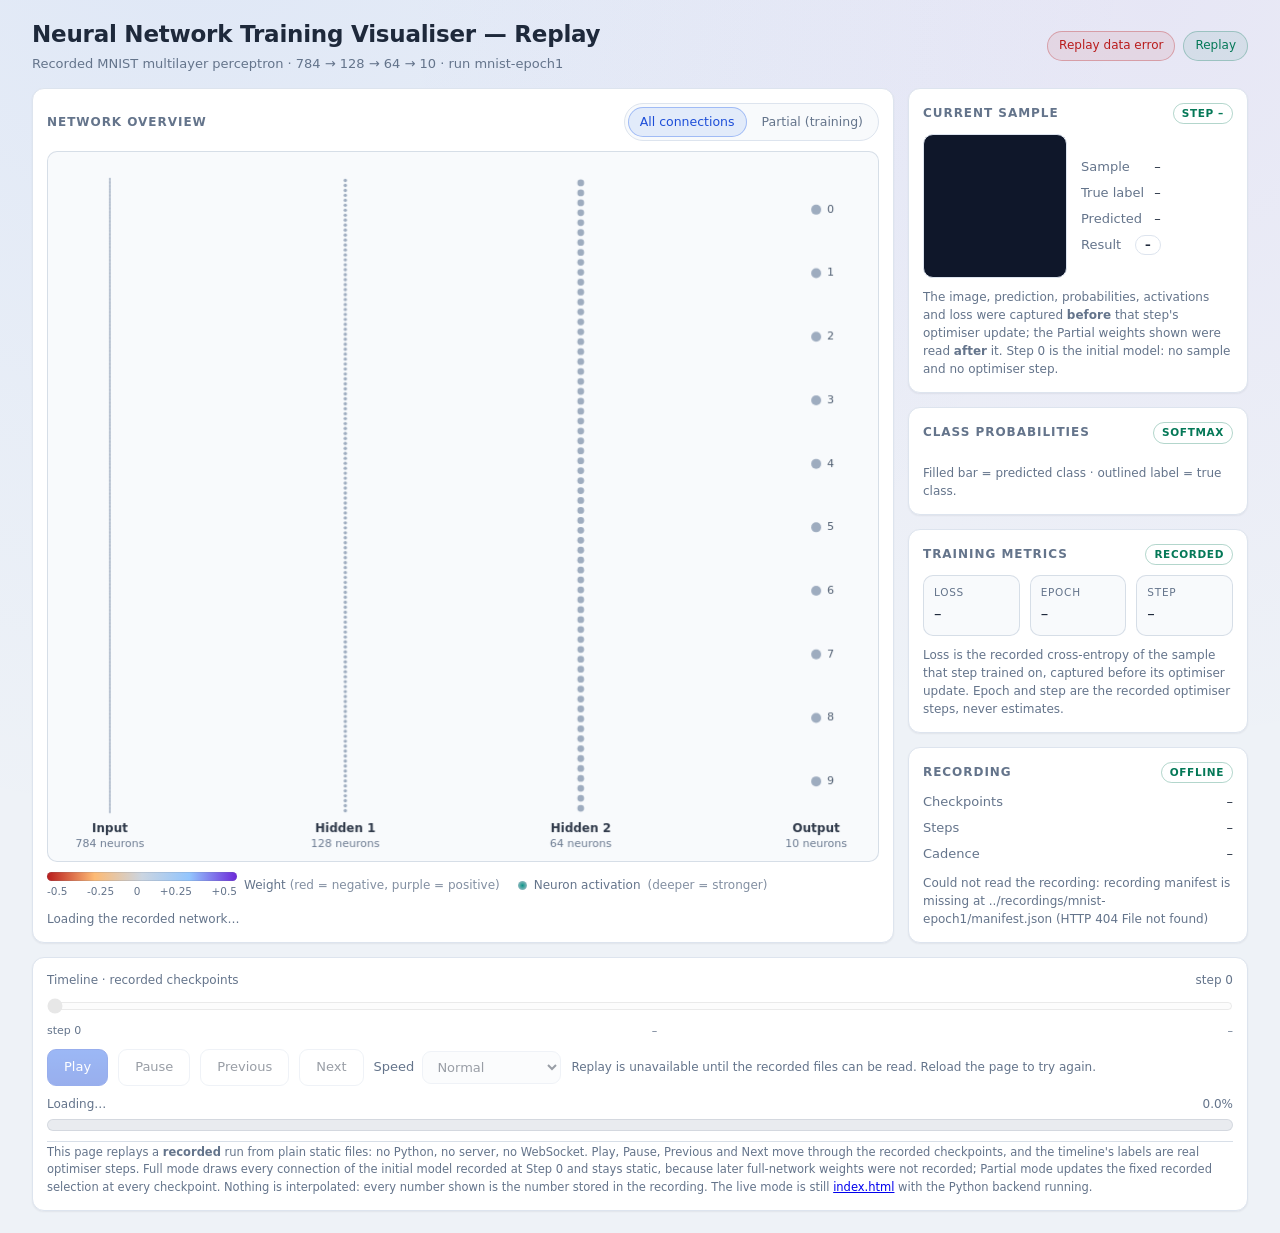
==== frontend/replay.html @ 00f5afc3 "Milestone 5B: offline replay visualiser" ====
<!DOCTYPE html>
<html lang="en">
  <head>
    <meta charset="utf-8" />
    <meta name="viewport" content="width=device-width, initial-scale=1" />
    <title>Neural Network Training Visualiser — Replay</title>
    <link rel="stylesheet" href="style.css" />
  </head>
  <!--
    The recording this page replays, relative to this file, so the site also
    works under a subdirectory such as GitHub Pages. `replay.js` reads the
    attribute and fetches every file below it; nothing else is contacted.
  -->
  <body data-recording="../recordings/mnist-epoch1/">
    <div class="app">
      <header class="app-header">
        <div class="brand">
          <h1>Neural Network Training Visualiser — Replay</h1>
          <p class="subtitle">
            Recorded MNIST multilayer perceptron ·
            <span id="architecture-summary">784 → 128 → 64 → 10</span> · run
            <span id="run-name">–</span>
          </p>
        </div>
        <div class="badges">
          <span class="badge badge-status" id="status-badge">Loading recording…</span>
          <span class="badge badge-model" id="model-badge">Replay</span>
        </div>
      </header>

      <main class="layout">
        <section class="panel panel-network" aria-labelledby="network-heading">
          <div class="panel-head">
            <h2 id="network-heading">Network overview</h2>
            <div class="segmented" role="group" aria-label="Connection display mode">
              <button type="button" class="segment is-active" id="mode-all" aria-pressed="true">
                All connections
              </button>
              <button type="button" class="segment" id="mode-partial" aria-pressed="false">
                Partial (training)
              </button>
            </div>
          </div>

          <div class="canvas-wrap">
            <canvas
              id="network-canvas"
              aria-label="Network diagram: 784 input neurons, hidden layers of 128 and 64 neurons, and 10 output neurons"
            ></canvas>
          </div>

          <ul class="legend">
            <li class="legend-scale">
              <span class="legend-scale-frame">
                <span class="scale-bar" id="weight-scale-bar" aria-hidden="true"></span>
                <span class="scale-ticks">
                  <span>-0.5</span>
                  <span>-0.25</span>
                  <span>0</span>
                  <span>+0.25</span>
                  <span>+0.5</span>
                </span>
              </span>
              <span class="legend-scale-name">
                Weight
                <span class="legend-aside">(red = negative, purple = positive)</span>
              </span>
            </li>
            <li>
              <span class="swatch swatch-neuron" aria-hidden="true"></span>Neuron activation
              <span class="legend-aside">(deeper = stronger)</span>
            </li>
          </ul>
          <p class="hint" id="connection-note">Loading the recorded network…</p>
        </section>

        <aside class="side">
          <section class="panel" aria-labelledby="sample-heading">
            <div class="panel-head">
              <h2 id="sample-heading">Current sample</h2>
              <span class="tag tag-live" id="sample-step">step –</span>
            </div>
            <div class="sample-body">
              <div class="sample-frame">
                <canvas id="sample-canvas" width="28" height="28"></canvas>
              </div>
              <dl class="facts">
                <div class="fact"><dt>Sample</dt><dd id="sample-index">–</dd></div>
                <div class="fact"><dt>True label</dt><dd id="sample-true">–</dd></div>
                <div class="fact"><dt>Predicted</dt><dd id="sample-predicted">–</dd></div>
                <div class="fact">
                  <dt>Result</dt><dd><span class="pill" id="sample-verdict">–</span></dd>
                </div>
              </dl>
            </div>
            <p class="hint">
              The image, prediction, probabilities, activations and loss were captured
              <strong>before</strong> that step's optimiser update; the Partial weights shown were read
              <strong>after</strong> it. Step 0 is the initial model: no sample and no optimiser step.
            </p>
          </section>

          <section class="panel" aria-labelledby="outputs-heading">
            <div class="panel-head">
              <h2 id="outputs-heading">Class probabilities</h2>
              <span class="tag tag-live">softmax</span>
            </div>
            <div class="output-list" id="output-list"></div>
            <p class="hint">Filled bar = predicted class · outlined label = true class.</p>
          </section>

          <section class="panel" aria-labelledby="metrics-heading">
            <div class="panel-head">
              <h2 id="metrics-heading">Training metrics</h2>
              <span class="tag tag-live">recorded</span>
            </div>
            <dl class="metrics">
              <div class="metric"><dt>Loss</dt><dd id="metric-loss">–</dd></div>
              <div class="metric"><dt>Epoch</dt><dd id="metric-epoch">–</dd></div>
              <div class="metric"><dt>Step</dt><dd id="metric-step">–</dd></div>
            </dl>
            <p class="hint">
              Loss is the recorded cross-entropy of the sample that step trained on, captured before
              its optimiser update. Epoch and step are the recorded optimiser steps, never estimates.
            </p>
          </section>

          <section class="panel" aria-labelledby="recording-heading">
            <div class="panel-head">
              <h2 id="recording-heading">Recording</h2>
              <span class="tag tag-live">offline</span>
            </div>
            <dl class="facts">
              <div class="fact"><dt>Checkpoints</dt><dd id="recording-checkpoints">–</dd></div>
              <div class="fact"><dt>Steps</dt><dd id="recording-steps">–</dd></div>
              <div class="fact"><dt>Cadence</dt><dd id="recording-cadence">–</dd></div>
            </dl>
            <p class="hint" id="data-note" role="status">Fetching the recording manifest…</p>
          </section>
        </aside>
      </main>

      <footer class="footer">
        <div class="timeline">
          <div class="timeline-head">
            <label for="timeline">Timeline · recorded checkpoints</label>
            <span id="timeline-readout">step 0</span>
          </div>
          <input
            type="range"
            id="timeline"
            min="0"
            max="0"
            step="1"
            value="0"
            aria-label="Recorded checkpoint timeline, labelled by real optimiser step"
            aria-valuetext="step 0"
            disabled
          />
          <div class="timeline-ticks">
            <span id="timeline-first">step 0</span>
            <span id="timeline-middle">–</span>
            <span id="timeline-last">–</span>
          </div>
        </div>

        <div class="controls" role="group" aria-label="Replay controls">
          <button type="button" class="btn btn-primary" id="btn-play" disabled>Play</button>
          <button type="button" class="btn" id="btn-pause" disabled>Pause</button>
          <button type="button" class="btn" id="btn-prev" disabled>Previous</button>
          <button type="button" class="btn" id="btn-next" disabled>Next</button>
          <label class="speed">
            <span>Speed</span>
            <select id="speed-select" disabled>
              <option value="slow">Slow (observe)</option>
              <option value="normal" selected>Normal</option>
              <option value="fast">Fast</option>
            </select>
          </label>
          <span class="controls-note" id="controls-note">
            Loading the recorded checkpoints…
          </span>
        </div>

        <div class="progress">
          <div class="progress-head">
            <span id="progress-text">Loading…</span>
            <span id="progress-percent">0.0%</span>
          </div>
          <div
            class="progress-track"
            id="progress-bar"
            role="progressbar"
            aria-label="Replay progress"
            aria-valuemin="0"
            aria-valuemax="100"
            aria-valuenow="0"
          >
            <div class="progress-fill" id="progress-fill"></div>
          </div>
        </div>

        <p class="app-note">
          This page replays a <strong>recorded</strong> run from plain static files: no Python, no
          server, no WebSocket. Play, Pause, Previous and Next move through the recorded checkpoints,
          and the timeline's labels are real optimiser steps. Full mode draws every connection of the
          initial model recorded at Step 0 and stays static, because later full-network weights were
          not recorded; Partial mode updates the fixed recorded selection at every checkpoint.
          Nothing is interpolated: every number shown is the number stored in the recording. The live
          mode is still <a href="index.html">index.html</a> with the Python backend running.
        </p>
      </footer>
    </div>

    <script type="module" src="replay.js"></script>
  </body>
</html>
---- frontend/style.css ----
/* ==========================================================================
   Neural Network Training Visualiser — layout and light theme
   ========================================================================== */

:root {
  --bg: #eef2f7;
  --panel: #ffffff;
  --panel-soft: #f8fafc;
  --canvas-bg: #f8fafc;
  --border: #dde4ee;
  --border-soft: rgba(203, 213, 225, 0.75);
  --text: #1e293b;
  --muted: #64748b;
  --accent: #2563eb;
  --positive: #6d28d9;
  --negative: #b91c1c;
  --ok: #047857;
  --warn: #b45309;
  --radius: 12px;
  --shadow: 0 1px 2px rgba(15, 23, 42, 0.06);
  --font: system-ui, -apple-system, "Segoe UI", Roboto, Ubuntu, sans-serif;
}

*,
*::before,
*::after {
  box-sizing: border-box;
}

html,
body {
  min-height: 100%;
}

body {
  margin: 0;
  background:
    radial-gradient(circle at 15% -10%, rgba(37, 99, 235, 0.08), transparent 55%),
    radial-gradient(circle at 90% 0%, rgba(109, 40, 217, 0.06), transparent 45%),
    var(--bg);
  color: var(--text);
  font-family: var(--font);
  font-size: 14px;
  line-height: 1.45;
}

h1,
h2 {
  margin: 0;
  font-weight: 600;
}

strong {
  font-weight: 600;
}

/* ---------- Page frame ---------------------------------------------------- */

.app {
  display: flex;
  flex-direction: column;
  gap: 14px;
  max-width: 1600px;
  min-height: 100vh;
  margin: 0 auto;
  padding: 18px clamp(14px, 3vw, 32px) 22px;
}

.app-header {
  display: flex;
  flex-wrap: wrap;
  gap: 12px 20px;
  align-items: center;
  justify-content: space-between;
}

.brand h1 {
  font-size: clamp(17px, 2.1vw, 23px);
  letter-spacing: -0.01em;
}

.subtitle {
  margin: 4px 0 0;
  color: var(--muted);
  font-size: 13px;
}

.badges {
  display: flex;
  flex-wrap: wrap;
  gap: 8px;
}

.badge {
  padding: 5px 11px;
  border-radius: 999px;
  border: 1px solid var(--border);
  background: var(--panel-soft);
  font-size: 12px;
  font-weight: 500;
  white-space: nowrap;
}

.badge-status {
  border-color: rgba(37, 99, 235, 0.3);
  background: rgba(37, 99, 235, 0.08);
  color: #1d4ed8;
}

.badge-mock {
  border-color: rgba(180, 83, 9, 0.3);
  background: rgba(180, 83, 9, 0.08);
  color: #b45309;
}

.badge-model {
  border-color: rgba(4, 120, 87, 0.28);
  background: rgba(4, 120, 87, 0.08);
  color: #047857;
}

/* WebSocket state: connecting keeps the default blue, these override it. */
.badge-status.is-ready {
  border-color: rgba(4, 120, 87, 0.3);
  background: rgba(4, 120, 87, 0.09);
  color: #047857;
}

.badge-status.is-error {
  border-color: rgba(185, 28, 28, 0.3);
  background: rgba(185, 28, 28, 0.08);
  color: #b91c1c;
}

/* ---------- Grid layout --------------------------------------------------- */

.layout {
  display: grid;
  grid-template-columns: minmax(0, 1fr) minmax(280px, 340px);
  gap: 14px;
  flex: 1;
  min-height: 0;
}

.side {
  display: flex;
  flex-direction: column;
  gap: 14px;
  min-width: 0;
}

/* ---------- Panels -------------------------------------------------------- */

.panel {
  display: flex;
  flex-direction: column;
  gap: 10px;
  min-width: 0;
  padding: 14px;
  border: 1px solid var(--border);
  border-radius: var(--radius);
  background: var(--panel);
  box-shadow: var(--shadow);
}

.panel-head {
  display: flex;
  flex-wrap: wrap;
  gap: 8px 12px;
  align-items: center;
  justify-content: space-between;
}

.panel-head h2 {
  font-size: 12px;
  font-weight: 600;
  letter-spacing: 0.08em;
  text-transform: uppercase;
  color: var(--muted);
}

.panel-network {
  min-height: 520px;
}

.tag {
  padding: 2px 8px;
  border-radius: 999px;
  font-size: 10.5px;
  font-weight: 600;
  letter-spacing: 0.06em;
  text-transform: uppercase;
}

.tag-mock {
  border: 1px dashed rgba(180, 83, 9, 0.45);
  color: #b45309;
}

/* Live data from the backend (real sample, softmax, inference loss). */
.tag-live {
  border: 1px solid rgba(4, 120, 87, 0.3);
  color: #047857;
}

.hint {
  margin: 0;
  color: var(--muted);
  font-size: 12px;
  line-height: 1.5;
}

/* ---------- Network canvas ------------------------------------------------ */

.canvas-wrap {
  position: relative;
  flex: 1;
  min-height: 400px;
  border: 1px solid var(--border-soft);
  border-radius: 10px;
  background: var(--canvas-bg);
  overflow: hidden;
}

#network-canvas {
  position: absolute;
  inset: 0;
  display: block;
  width: 100%;
  height: 100%;
}

.segmented {
  display: inline-flex;
  gap: 3px;
  padding: 3px;
  border: 1px solid var(--border);
  border-radius: 999px;
  background: var(--panel-soft);
}

.segment {
  padding: 6px 12px;
  border: 0;
  border-radius: 999px;
  background: transparent;
  color: var(--muted);
  font: inherit;
  font-size: 12.5px;
  cursor: pointer;
}

.segment:hover {
  color: var(--text);
}

.segment:focus-visible {
  outline: 2px solid var(--accent);
  outline-offset: 2px;
}

.segment.is-active {
  background: rgba(37, 99, 235, 0.1);
  box-shadow: inset 0 0 0 1px rgba(37, 99, 235, 0.35);
  color: #1d4ed8;
}

.legend {
  display: flex;
  flex-wrap: wrap;
  gap: 6px 18px;
  margin: 0;
  padding: 0;
  list-style: none;
  color: var(--muted);
  font-size: 12px;
}

.legend li {
  display: flex;
  align-items: center;
  gap: 7px;
}

.legend-aside {
  opacity: 0.8;
}

/*
 * The diverging weight scale. The live page paints the gradient of `.scale-bar`
 * from network.js's own weightColour(), so its legend always shows exactly the
 * colours the connections use, at the same five weights the ticks below it name.
 * The replay page never repaints it, so the same five stop colours are declared
 * here as well; tests/test_milestone5b.py checks the declaration against the
 * renderer's stops so the two can never drift apart.
 */
.legend-scale {
  gap: 9px;
}

.legend-scale-frame {
  display: grid;
  gap: 3px;
}

.scale-bar {
  display: block;
  width: 190px;
  height: 9px;
  border-radius: 999px;
  box-shadow: inset 0 0 0 1px rgba(100, 116, 139, 0.18);
  /* The renderer's five stops, red (negative) to purple (positive). */
  background: linear-gradient(90deg, #b91c1c, #fdba74, #cbd5e1, #93c5fd, #6d28d9);
}

.scale-ticks {
  display: flex;
  width: 190px;
  justify-content: space-between;
  color: var(--muted);
  font-size: 10.5px;
  font-variant-numeric: tabular-nums;
}

.legend-scale-name {
  white-space: nowrap;
}

.swatch {
  display: inline-block;
  border-radius: 3px;
}

.swatch-neuron {
  width: 9px;
  height: 9px;
  border-radius: 50%;
  background: radial-gradient(circle, rgba(13, 148, 136, 1), rgba(148, 163, 184, 0.6));
}

/* ---------- Current sample panel ------------------------------------------ */

.sample-body {
  display: flex;
  gap: 14px;
  align-items: center;
}

.sample-frame {
  flex: 0 0 auto;
  padding: 7px;
  border: 1px solid var(--border);
  border-radius: 10px;
  background: #0f172a;
}

#sample-canvas {
  display: block;
  width: 128px;
  height: 128px;
  image-rendering: pixelated;
}

.facts {
  display: grid;
  gap: 7px;
  margin: 0;
  min-width: 0;
  font-size: 13px;
}

.fact {
  display: flex;
  gap: 10px;
  align-items: baseline;
  justify-content: space-between;
}

.fact dt {
  color: var(--muted);
}

.fact dd {
  margin: 0;
  font-variant-numeric: tabular-nums;
}

.pill {
  padding: 2px 9px;
  border-radius: 999px;
  border: 1px solid var(--border);
  font-size: 11.5px;
  font-weight: 600;
}

.pill-ok {
  border-color: rgba(4, 120, 87, 0.3);
  background: rgba(4, 120, 87, 0.08);
  color: #047857;
}

.pill-bad {
  border-color: rgba(185, 28, 28, 0.3);
  background: rgba(185, 28, 28, 0.07);
  color: #b91c1c;
}

/* ---------- Class probability bars --------------------------------------- */

.output-list {
  display: grid;
  gap: 5px;
}

.output-row {
  display: grid;
  grid-template-columns: 18px minmax(0, 1fr) 46px;
  gap: 8px;
  align-items: center;
  font-size: 12px;
}

.output-label {
  padding: 0 3px;
  border-radius: 5px;
  color: var(--muted);
  text-align: center;
  font-variant-numeric: tabular-nums;
}

.output-track {
  display: block;
  height: 9px;
  border-radius: 999px;
  background: rgba(100, 116, 139, 0.16);
  overflow: hidden;
}

.output-fill {
  display: block;
  width: 0;
  height: 100%;
  border-radius: 999px;
  background: linear-gradient(90deg, rgba(37, 99, 235, 0.5), rgba(96, 165, 250, 0.9));
  transition: width 180ms ease;
}

.output-value {
  color: var(--muted);
  text-align: right;
  font-variant-numeric: tabular-nums;
}

.output-row.is-true .output-label {
  box-shadow: inset 0 0 0 1px rgba(4, 120, 87, 0.6);
  color: #047857;
}

.output-row.is-predicted .output-label {
  color: var(--text);
  font-weight: 700;
}

.output-row.is-predicted .output-fill {
  background: linear-gradient(90deg, #2563eb, #7dd3fc);
}

/* ---------- Metrics ------------------------------------------------------- */

.metrics {
  display: grid;
  grid-template-columns: repeat(3, minmax(0, 1fr));
  gap: 10px;
  margin: 0;
}

.metric {
  padding: 9px 10px;
  border: 1px solid var(--border-soft);
  border-radius: 10px;
  background: var(--panel-soft);
  min-width: 0;
}

.metric dt {
  color: var(--muted);
  font-size: 10.5px;
  letter-spacing: 0.07em;
  text-transform: uppercase;
}

.metric dd {
  margin: 4px 0 0;
  font-size: 15px;
  font-variant-numeric: tabular-nums;
  white-space: nowrap;
  overflow: hidden;
  text-overflow: ellipsis;
}

/* ---------- Footer: controls and progress -------------------------------- */

.footer {
  display: grid;
  gap: 10px;
  padding: 14px;
  border: 1px solid var(--border);
  border-radius: var(--radius);
  background: var(--panel);
  box-shadow: var(--shadow);
}

/*
 * The replay timeline (Milestone 5B). The slider's values are checkpoint
 * indices, so its handle moves one recorded checkpoint per step; the readout and
 * the ticks underneath name the real optimiser steps those checkpoints recorded.
 */

.timeline {
  display: grid;
  gap: 6px;
}

.timeline-head {
  display: flex;
  gap: 12px;
  justify-content: space-between;
  color: var(--muted);
  font-size: 12px;
  font-variant-numeric: tabular-nums;
}

.timeline input[type="range"] {
  width: 100%;
  height: 22px;
  margin: 0;
  accent-color: #1d4ed8;
  cursor: pointer;
}

.timeline input[type="range"]:disabled {
  cursor: not-allowed;
  opacity: 0.45;
}

.timeline-ticks {
  display: flex;
  justify-content: space-between;
  color: var(--muted);
  font-size: 11px;
  font-variant-numeric: tabular-nums;
}

/* ---------- Footer controls ---------------------------------------------- */

.controls {
  display: flex;
  flex-wrap: wrap;
  gap: 8px 10px;
  align-items: center;
}

.btn {
  padding: 8px 16px;
  border: 1px solid var(--border);
  border-radius: 9px;
  background: var(--panel);
  color: var(--text);
  font: inherit;
  font-size: 13px;
  cursor: pointer;
}

.btn-primary {
  border-color: #1d4ed8;
  background: linear-gradient(180deg, #2563eb, #1d4ed8);
  color: #ffffff;
}

/* Compact action button used inside a panel head (Next sample). */
.btn-small {
  padding: 5px 11px;
  border-radius: 8px;
  font-size: 12px;
}

.btn:disabled,
.speed select:disabled {
  opacity: 0.45;
  cursor: not-allowed;
}

.speed {
  display: inline-flex;
  gap: 8px;
  align-items: center;
  color: var(--muted);
  font-size: 13px;
}

.speed select {
  padding: 7px 10px;
  border: 1px solid var(--border);
  border-radius: 9px;
  background: var(--panel-soft);
  color: var(--text);
  font: inherit;
  font-size: 13px;
}

.controls-note {
  color: var(--muted);
  font-size: 12px;
}

.progress {
  display: grid;
  gap: 6px;
}

.progress-head {
  display: flex;
  gap: 12px;
  justify-content: space-between;
  color: var(--muted);
  font-size: 12px;
  font-variant-numeric: tabular-nums;
}

.progress-track {
  height: 12px;
  border: 1px solid rgba(100, 116, 139, 0.16);
  border-radius: 999px;
  background: rgba(100, 116, 139, 0.14);
  overflow: hidden;
}

.progress-fill {
  width: 0;
  height: 100%;
  border-radius: 999px;
  background: linear-gradient(90deg, #1d4ed8, #60a5fa);
  transition: width 240ms ease;
}

.app-note {
  margin: 0;
  padding-top: 2px;
  border-top: 1px solid var(--border-soft);
  color: var(--muted);
  font-size: 11.5px;
  line-height: 1.5;
}

.app-note code {
  padding: 1px 5px;
  border-radius: 5px;
  background: rgba(100, 116, 139, 0.12);
  color: var(--text);
  font-size: 11px;
}

/* ---------- Responsive ---------------------------------------------------- */

@media (max-width: 1080px) {
  .layout {
    grid-template-columns: minmax(0, 1fr);
  }

  .panel-network {
    min-height: 460px;
  }

  .side {
    display: grid;
    grid-template-columns: repeat(auto-fit, minmax(240px, 1fr));
    align-items: start;
  }
}

@media (max-width: 620px) {
  .app {
    padding: 14px 12px 18px;
  }

  .canvas-wrap {
    min-height: 340px;
  }

  #sample-canvas {
    width: 104px;
    height: 104px;
  }

  .metrics {
    grid-template-columns: repeat(2, minmax(0, 1fr));
  }

  .controls .btn {
    flex: 1 1 120px;
  }

  .controls-note {
    flex-basis: 100%;
  }
}

@media (prefers-reduced-motion: reduce) {
  .output-fill,
  .progress-fill {
    transition: none;
  }
}
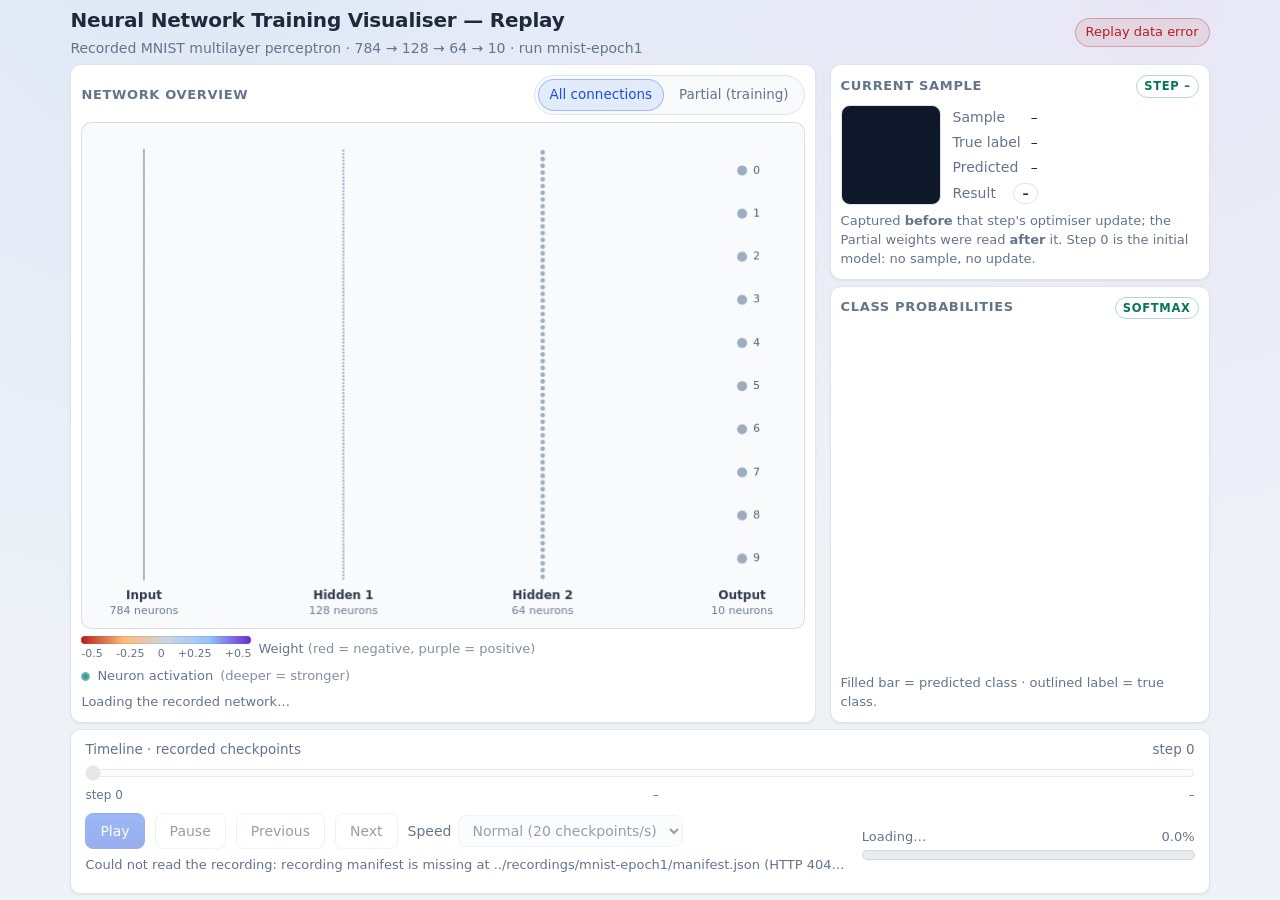
==== commit ed680e7a: "Improve offline replay visualiser UI layout" ====
--- a/frontend/replay.html
+++ b/frontend/replay.html
@@ -11,7 +11,7 @@
     works under a subdirectory such as GitHub Pages. `replay.js` reads the
     attribute and fetches every file below it; nothing else is contacted.
   -->
-  <body data-recording="../recordings/mnist-epoch1/">
+  <body class="replay" data-recording="../recordings/mnist-epoch1/">
     <div class="app">
       <header class="app-header">
         <div class="brand">
@@ -24,7 +24,6 @@
         </div>
         <div class="badges">
           <span class="badge badge-status" id="status-badge">Loading recording…</span>
-          <span class="badge badge-model" id="model-badge">Replay</span>
         </div>
       </header>
 
@@ -75,7 +74,7 @@
         </section>
 
         <aside class="side">
-          <section class="panel" aria-labelledby="sample-heading">
+          <section class="panel panel-sample" aria-labelledby="sample-heading">
             <div class="panel-head">
               <h2 id="sample-heading">Current sample</h2>
               <span class="tag tag-live" id="sample-step">step –</span>
@@ -94,48 +93,18 @@
               </dl>
             </div>
             <p class="hint">
-              The image, prediction, probabilities, activations and loss were captured
-              <strong>before</strong> that step's optimiser update; the Partial weights shown were read
-              <strong>after</strong> it. Step 0 is the initial model: no sample and no optimiser step.
+              Captured <strong>before</strong> that step's optimiser update; the Partial weights were
+              read <strong>after</strong> it. Step 0 is the initial model: no sample, no update.
             </p>
           </section>
 
-          <section class="panel" aria-labelledby="outputs-heading">
+          <section class="panel panel-outputs" aria-labelledby="outputs-heading">
             <div class="panel-head">
               <h2 id="outputs-heading">Class probabilities</h2>
               <span class="tag tag-live">softmax</span>
             </div>
             <div class="output-list" id="output-list"></div>
             <p class="hint">Filled bar = predicted class · outlined label = true class.</p>
-          </section>
-
-          <section class="panel" aria-labelledby="metrics-heading">
-            <div class="panel-head">
-              <h2 id="metrics-heading">Training metrics</h2>
-              <span class="tag tag-live">recorded</span>
-            </div>
-            <dl class="metrics">
-              <div class="metric"><dt>Loss</dt><dd id="metric-loss">–</dd></div>
-              <div class="metric"><dt>Epoch</dt><dd id="metric-epoch">–</dd></div>
-              <div class="metric"><dt>Step</dt><dd id="metric-step">–</dd></div>
-            </dl>
-            <p class="hint">
-              Loss is the recorded cross-entropy of the sample that step trained on, captured before
-              its optimiser update. Epoch and step are the recorded optimiser steps, never estimates.
-            </p>
-          </section>
-
-          <section class="panel" aria-labelledby="recording-heading">
-            <div class="panel-head">
-              <h2 id="recording-heading">Recording</h2>
-              <span class="tag tag-live">offline</span>
-            </div>
-            <dl class="facts">
-              <div class="fact"><dt>Checkpoints</dt><dd id="recording-checkpoints">–</dd></div>
-              <div class="fact"><dt>Steps</dt><dd id="recording-steps">–</dd></div>
-              <div class="fact"><dt>Cadence</dt><dd id="recording-cadence">–</dd></div>
-            </dl>
-            <p class="hint" id="data-note" role="status">Fetching the recording manifest…</p>
           </section>
         </aside>
       </main>
@@ -172,9 +141,9 @@
           <label class="speed">
             <span>Speed</span>
             <select id="speed-select" disabled>
-              <option value="slow">Slow (observe)</option>
-              <option value="normal" selected>Normal</option>
-              <option value="fast">Fast</option>
+              <option value="slow">Slow (1 checkpoint/s)</option>
+              <option value="normal" selected>Normal (20 checkpoints/s)</option>
+              <option value="fast">Fast (≈200 checkpoints/s)</option>
             </select>
           </label>
           <span class="controls-note" id="controls-note">
--- a/frontend/style.css
+++ b/frontend/style.css
@@ -660,6 +660,351 @@
   font-size: 11px;
 }
 
+/* ==========================================================================
+   Replay page — compact desktop layout
+   ==========================================================================
+   The replay page has a fixed timeline and playback controls at the bottom of
+   the screen, so on a desktop the whole working set (network, sample, bars and
+   timeline) should be visible at once. Everything below is scoped to
+   `body.replay`; the live training page keeps its roomier layout.
+
+   The layout uses the viewport height rather than a fixed pixel height, so it
+   adapts to any desktop resolution. Below 1080px wide it falls back to normal
+   vertical scrolling, as on the live page. */
+
+.replay .app {
+  width: 100%;
+  max-width: none;
+  height: 100vh;
+  height: 100dvh;
+  min-height: 0;
+  gap: 10px;
+  /* Moderate side margins instead of a full-bleed page: about 5.5% of the window
+     on each side, capped so an ultrawide window does not turn into a narrow
+     column. The layout inside keeps its own 14px gutters; nothing else changes. */
+  padding: 10px clamp(44px, 5.5vw, 124px);
+}
+
+.replay .app-header {
+  gap: 6px 18px;
+}
+
+.replay .brand h1 {
+  font-size: clamp(20px, 1.55vw, 26px);
+}
+
+.replay .subtitle {
+  margin-top: 3px;
+  font-size: 14px;
+}
+
+.replay .badge {
+  padding: 4px 10px;
+  font-size: 13px;
+}
+
+/* Two panels only, so the side board stays narrow: the network keeps the rest of
+   the width and the sample and bars still have room to breathe. */
+.replay .layout {
+  grid-template-columns: minmax(0, 1fr) clamp(380px, 26vw, 430px);
+  gap: 14px;
+  min-height: 0;
+}
+
+/* The side board holds the two panels that describe the checkpoint on screen:
+   the sample and its ten softmax bars. */
+.replay .side {
+  display: flex;
+  flex-direction: column;
+  gap: 10px;
+  min-height: 0;
+}
+
+/* The sample keeps its natural height; the bars take everything that is left,
+   so the ten classes spread over the whole board instead of a fixed 2 × 5 grid. */
+.replay .panel-sample {
+  flex: 0 0 auto;
+}
+
+.replay .panel-outputs {
+  flex: 1 1 auto;
+  min-height: 0;
+}
+
+.replay .panel {
+  gap: 7px;
+  padding: 10px;
+  border-radius: 11px;
+}
+
+.replay .panel-head {
+  gap: 6px 8px;
+}
+
+.replay .panel-head h2 {
+  font-size: 13px;
+  letter-spacing: 0.05em;
+}
+
+.replay .hint {
+  font-size: 13px;
+  line-height: 1.45;
+}
+
+.replay .tag {
+  padding: 2px 7px;
+  font-size: 11.5px;
+}
+
+.replay .panel-network {
+  min-height: 0;
+}
+
+.replay .canvas-wrap {
+  min-height: 0;
+}
+
+.replay .segmented {
+  padding: 3px;
+}
+
+.replay .segment {
+  padding: 6px 12px;
+  font-size: 13.5px;
+}
+
+.replay .legend {
+  gap: 5px 14px;
+  font-size: 13px;
+}
+
+.replay .legend-scale {
+  gap: 7px;
+}
+
+.replay .legend-scale-frame {
+  gap: 2px;
+}
+
+.replay .scale-bar,
+.replay .scale-ticks {
+  width: 170px;
+}
+
+.replay .scale-bar {
+  height: 8px;
+}
+
+.replay .scale-ticks {
+  font-size: 11px;
+}
+
+.replay #connection-note {
+  display: -webkit-box;
+  overflow: hidden;
+  -webkit-box-orient: vertical;
+  -webkit-line-clamp: 2;
+}
+
+.replay .sample-body {
+  gap: 14px;
+}
+
+.replay .sample-frame {
+  padding: 5px;
+  border-radius: 9px;
+}
+
+.replay #sample-canvas {
+  width: 104px;
+  height: 104px;
+}
+
+.replay .facts {
+  gap: 5px;
+  font-size: 14px;
+}
+
+.replay .fact {
+  gap: 10px;
+}
+
+.replay .fact dd {
+  white-space: nowrap;
+}
+
+.replay .pill {
+  padding: 2px 8px;
+  font-size: 12.5px;
+}
+
+/* One class per row, top to bottom. The rows share the height the removed
+   metrics and recording panels used to fill, so each class keeps a wide track
+   and a line of its own. */
+.replay .panel-outputs .output-list {
+  flex: 1 1 auto;
+  grid-template-columns: minmax(0, 1fr);
+  grid-template-rows: repeat(10, minmax(0, 1fr));
+  grid-auto-flow: row;
+  gap: 5px;
+}
+
+.replay .output-row {
+  grid-template-columns: 18px minmax(0, 1fr) 52px;
+  gap: 9px;
+  font-size: 14px;
+  line-height: 1.2;
+}
+
+.replay .output-track {
+  height: clamp(9px, 1.4vh, 16px);
+}
+
+/* Timeline full width; controls and progress share the next row, keeping the
+   transport controls and the timeline on screen without a second control row. */
+.replay .footer {
+  grid-template-columns: minmax(0, 1fr) minmax(300px, 30%);
+  grid-template-areas:
+    "timeline timeline"
+    "controls progress"
+    "note note";
+  gap: 8px 14px;
+  padding: 10px 14px;
+  border-radius: 10px;
+}
+
+.replay .timeline {
+  grid-area: timeline;
+  gap: 3px;
+}
+
+.replay .timeline-head {
+  font-size: 13.5px;
+}
+
+.replay .timeline input[type="range"] {
+  height: 22px;
+}
+
+.replay .timeline-ticks {
+  font-size: 12px;
+}
+
+.replay .controls {
+  grid-area: controls;
+  gap: 7px 10px;
+}
+
+.replay .btn {
+  padding: 7px 14px;
+  border-radius: 8px;
+  font-size: 14px;
+}
+
+.replay .speed {
+  gap: 7px;
+  font-size: 14px;
+}
+
+.replay .speed select {
+  padding: 6px 9px;
+  border-radius: 8px;
+  font-size: 14px;
+}
+
+.replay .controls-note {
+  flex: 1 1 200px;
+  min-width: 0;
+  overflow: hidden;
+  font-size: 13px;
+  white-space: nowrap;
+  text-overflow: ellipsis;
+}
+
+.replay .progress {
+  grid-area: progress;
+  gap: 3px;
+  align-self: center;
+}
+
+.replay .progress-head {
+  font-size: 13px;
+}
+
+.replay .progress-track {
+  height: 10px;
+}
+
+.replay .app-note {
+  grid-area: note;
+  display: -webkit-box;
+  overflow: hidden;
+  -webkit-box-orient: vertical;
+  -webkit-line-clamp: 2;
+  padding-top: 5px;
+  font-size: 12.5px;
+  line-height: 1.4;
+}
+
+/* On a 1080p desktop the sample panel has room for the larger image. */
+@media (min-width: 1081px) and (min-height: 1080px) {
+  .replay #sample-canvas {
+    width: 128px;
+    height: 128px;
+  }
+}
+
+/* Below 1080p the same two panels keep their place, with a smaller sample so
+   the ten bars still fit beside the network and above the timeline. */
+@media (min-width: 1081px) and (max-height: 1079px) {
+  .replay .app {
+    gap: 6px;
+    padding-top: 6px;
+    padding-bottom: 6px;
+  }
+
+  .replay .side {
+    gap: 6px;
+  }
+
+  .replay .sample-body {
+    gap: 12px;
+  }
+
+  .replay #sample-canvas {
+    width: 88px;
+    height: 88px;
+  }
+
+  .replay .app-note {
+    display: none;
+  }
+}
+
+/* Very short desktop windows cannot keep the full working set on one screen
+   without shrinking the type. Let the page scroll normally there instead of
+   hiding panel text behind an internal scroll area. */
+@media (min-width: 1081px) and (max-height: 760px) {
+  .replay .app {
+    height: auto;
+    min-height: 100vh;
+    padding-top: 10px;
+    padding-bottom: 12px;
+  }
+
+  .replay .side {
+    overflow: visible;
+  }
+
+  .replay .panel-network {
+    min-height: 480px;
+  }
+
+  .replay .canvas-wrap {
+    min-height: 380px;
+  }
+}
+
 /* ---------- Responsive ---------------------------------------------------- */
 
 @media (max-width: 1080px) {
@@ -676,6 +1021,59 @@
     grid-template-columns: repeat(auto-fit, minmax(240px, 1fr));
     align-items: start;
   }
+
+  /* The replay page keeps its compact panels but returns to a normal scrolling
+     page once there is no longer room for the network and the side column. */
+  .replay .app {
+    height: auto;
+    min-height: 100vh;
+    gap: 12px;
+    padding: 14px 12px 18px;
+  }
+
+  .replay .layout {
+    grid-template-columns: minmax(0, 1fr);
+  }
+
+  .replay .panel-network {
+    min-height: 420px;
+  }
+
+  .replay .canvas-wrap {
+    min-height: 360px;
+  }
+
+  .replay .side {
+    display: flex;
+    flex-direction: column;
+    overflow: visible;
+  }
+
+  /* On a scrolling page there is no spare height to share, so the ten bars keep
+     their natural row height. */
+  .replay .panel-outputs .output-list {
+    flex: 0 0 auto;
+  }
+
+  .replay .footer {
+    grid-template-columns: minmax(0, 1fr);
+    grid-template-areas:
+      "timeline"
+      "controls"
+      "progress"
+      "note";
+  }
+
+  .replay .controls-note {
+    overflow: visible;
+    white-space: normal;
+  }
+
+  .replay .app-note {
+    display: block;
+    overflow: visible;
+    -webkit-line-clamp: unset;
+  }
 }
 
 @media (max-width: 620px) {
@@ -702,6 +1100,14 @@
 
   .controls-note {
     flex-basis: 100%;
+  }
+
+  .replay .panel-network {
+    min-height: 380px;
+  }
+
+  .replay .canvas-wrap {
+    min-height: 300px;
   }
 }
 
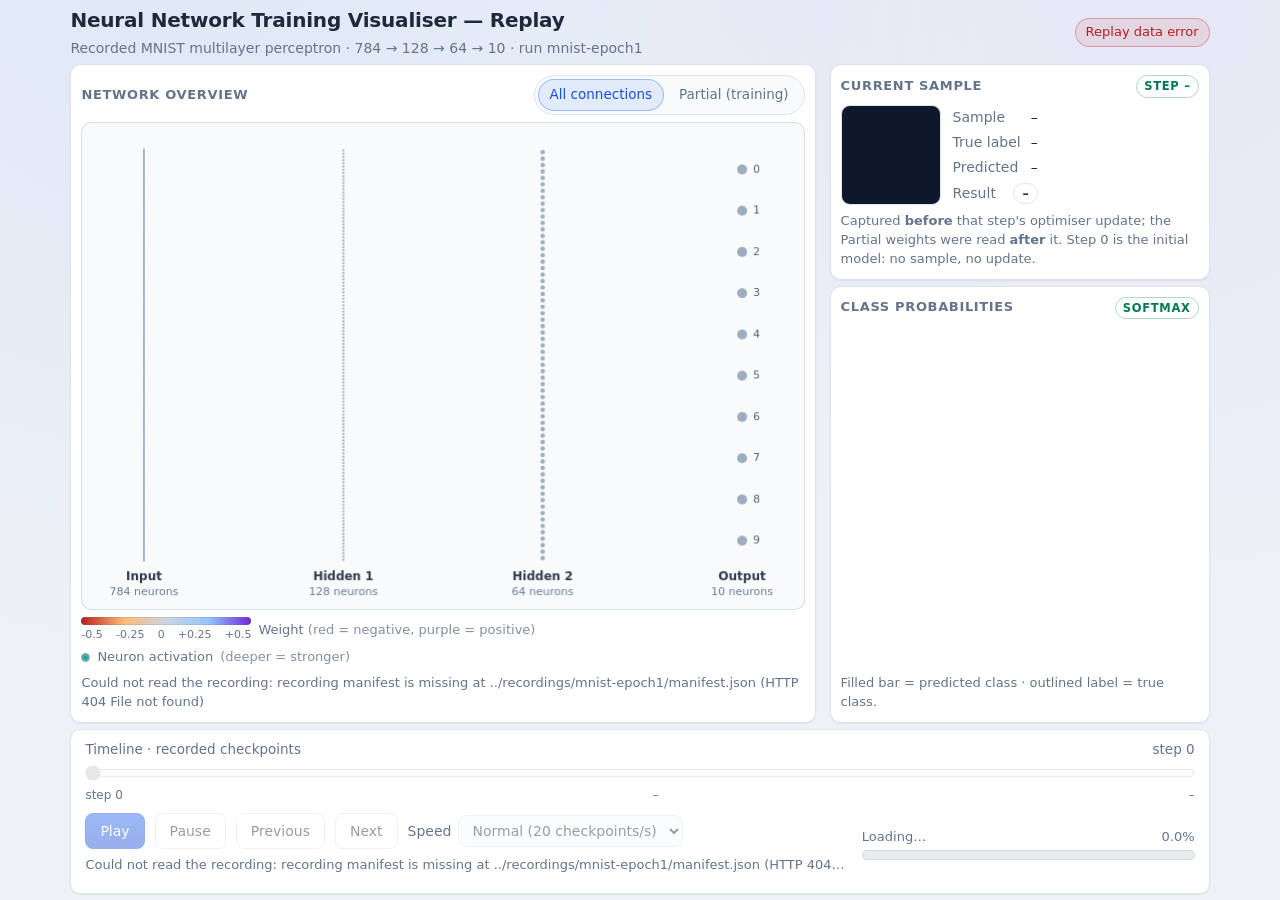
==== commit 9d3b5779: "refactor: remove legacy live training application" ====
--- a/frontend/replay.html
+++ b/frontend/replay.html
@@ -175,8 +175,7 @@
           and the timeline's labels are real optimiser steps. Full mode draws every connection of the
           initial model recorded at Step 0 and stays static, because later full-network weights were
           not recorded; Partial mode updates the fixed recorded selection at every checkpoint.
-          Nothing is interpolated: every number shown is the number stored in the recording. The live
-          mode is still <a href="index.html">index.html</a> with the Python backend running.
+          Nothing is interpolated: every number shown is the number stored in the recording. The live training page is not part of this published site.
         </p>
       </footer>
     </div>
--- a/frontend/style.css
+++ b/frontend/style.css
@@ -119,7 +119,7 @@
   color: #047857;
 }
 
-/* WebSocket state: connecting keeps the default blue, these override it. */
+/* Status badge: the default blue is the idle state, these override it. */
 .badge-status.is-ready {
   border-color: rgba(4, 120, 87, 0.3);
   background: rgba(4, 120, 87, 0.09);
@@ -197,7 +197,7 @@
   color: #b45309;
 }
 
-/* Live data from the backend (real sample, softmax, inference loss). */
+/* Recorded data (real sample, softmax, recorded loss). */
 .tag-live {
   border: 1px solid rgba(4, 120, 87, 0.3);
   color: #047857;
@@ -799,11 +799,18 @@
   font-size: 11px;
 }
 
+/* The fetch notice is shorter than the settled note, so without a reserved
+   height this box drops to one line while a chunk loads. The canvas below it
+   takes whatever height is left, so that one line change resizes the canvas and
+   forces a full redraw of every connection (≈200 ms at Fast speed). Two lines is
+   also the clamp, so the box keeps exactly the two lines it can ever show. */
 .replay #connection-note {
   display: -webkit-box;
   overflow: hidden;
   -webkit-box-orient: vertical;
   -webkit-line-clamp: 2;
+  min-height: 2.9em; /* two 1.45 line-heights, for browsers without lh */
+  min-height: 2lh;
 }
 
 .replay .sample-body {
